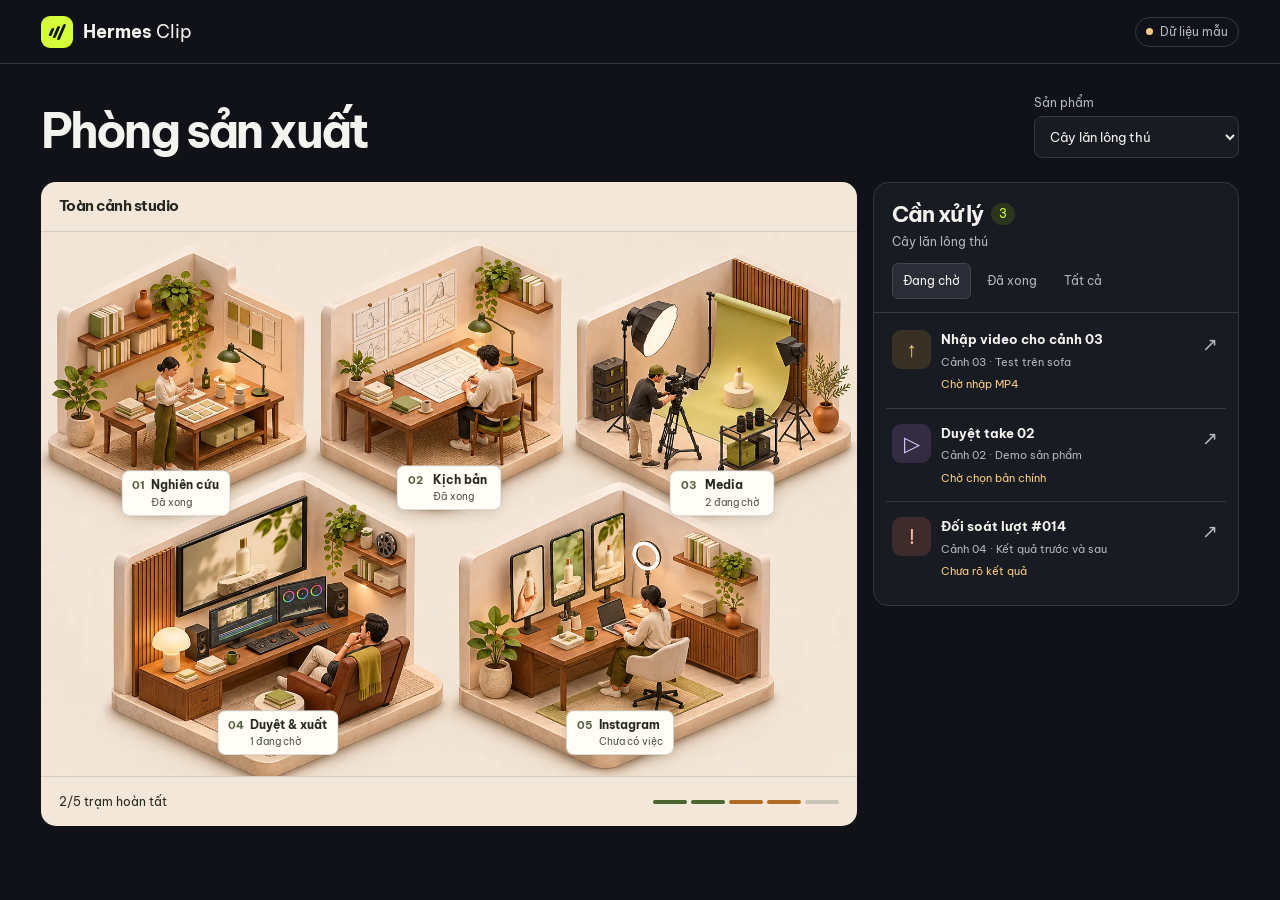
==== index.html @ 71472560 "Build standalone Hermes Clip production studio prototype" ====
<!doctype html>
<html lang="vi">
<head>
  <meta charset="utf-8">
  <meta name="viewport" content="width=device-width, initial-scale=1">
  <meta name="theme-color" content="#111217">
  <title>Phòng sản xuất · Hermes Clip</title>
  <link rel="icon" href="data:,">
  <link rel="stylesheet" href="styles.css">
  <script src="studio.js" defer></script>
</head>
<body>
  <header class="topbar">
    <div class="brand" aria-label="Hermes Clip">
      <span class="brand-mark" aria-hidden="true"><i></i><i></i><i></i></span>
      <span>Hermes<span class="brand-clip"> Clip</span></span>
    </div>
    <span class="environment"><span aria-hidden="true"></span>Dữ liệu mẫu</span>
  </header>
  <main>
    <div class="page-heading">
      <h1>Phòng sản xuất</h1>
      <label class="product-control" for="product">
        <span>Sản phẩm</span>
        <select id="product"></select>
      </label>
    </div>
    <div class="workspace">
      <section class="studio" aria-labelledby="studio-title">
        <header class="studio-header">
          <h2 id="studio-title">Toàn cảnh studio</h2>
          <span id="studio-controls"></span>
        </header>
        <div class="studio-map">
          <img src="assets/studio.webp" width="1536" height="1024" alt="">
          <div id="stations" class="stations" role="group" aria-label="Các trạm sản xuất"></div>
        </div>
        <footer class="studio-footer" aria-label="Tiến độ sản phẩm">
          <span id="progress-summary"></span>
          <div id="progress-steps" class="progress-steps" aria-hidden="true"></div>
        </footer>
      </section>
      <section class="work-panel" aria-labelledby="work-title">
        <header class="work-header">
          <div class="work-heading">
            <h2 id="work-title">Cần xử lý</h2>
            <span id="pending-count" class="count"></span>
          </div>
          <p id="work-scope"></p>
        </header>
        <div id="filters" class="filters" role="group" aria-label="Lọc trạng thái"></div>
        <div id="tasks" class="tasks"></div>
      </section>
    </div>
    <p id="feedback" class="sr-only" role="status"></p>
  </main>
  <dialog id="detail" aria-labelledby="detail-title">
    <div class="detail-content">
      <header class="detail-heading">
        <div>
          <p id="detail-type"></p>
          <h2 id="detail-title" tabindex="-1"></h2>
        </div>
        <form method="dialog" novalidate>
          <button type="submit" class="close-button" aria-label="Đóng">×</button>
        </form>
      </header>
      <div id="detail-body"></div>
    </div>
  </dialog>
</body>
</html>
---- styles.css ----
@font-face {
  font-family: "Be Vietnam Pro";
  src: url("assets/be-vietnam-pro.woff") format("woff");
  font-weight: 400;
  font-display: swap;
}
@font-face {
  font-family: "Be Vietnam Pro";
  src: url("assets/be-vietnam-pro-bold.woff") format("woff");
  font-weight: 600 800;
  font-display: swap;
}
:root {
  color-scheme: dark;
  --page: #111217;
  --panel: #191b22;
  --line: #343640;
  --ink: #f4f3ef;
  --muted: #b4b5c0;
  --accent: #d4ff3a;
  --studio: #f2e7d9;
  --studio-ink: #252720;
  --amber: #f6cc84;
  --green: #9ae1b1;
  --violet: #d9c8fc;
  --font-body: "Be Vietnam Pro", "Segoe UI", sans-serif;
  --font-title: var(--font-body);
  background: var(--page);
  color: var(--ink);
  font: 14px/1.5 var(--font-body);
}
*, *::before, *::after { box-sizing: border-box; }
body, h1, h2, p { margin: 0; }
button, select, input { font: inherit; }
button, select { cursor: pointer; }
button:focus-visible, select:focus-visible, input:focus-visible, video:focus-visible {
  outline: 2px solid var(--accent);
  outline-offset: 3px;
}
[hidden] { display: none !important; }
.sr-only {
  position: absolute;
  width: 1px;
  height: 1px;
  overflow: hidden;
  clip-path: inset(50%);
  white-space: nowrap;
}
.topbar {
  min-height: 64px;
  padding: 12px clamp(18px, 3.2vw, 56px);
  border-bottom: 1px solid var(--line);
  display: flex;
  align-items: center;
  justify-content: space-between;
  gap: 12px;
}
.brand { display: inline-flex; align-items: center; gap: 10px; font: 700 18px/1 var(--font-title); }
.brand-clip { font-weight: 400; }
.brand-mark {
  display: inline-flex;
  align-items: center;
  justify-content: center;
  gap: 2px;
  width: 32px;
  height: 32px;
  border-radius: 9px;
  background: var(--accent);
}
.brand-mark i { width: 3px; height: 12px; border-radius: 2px; background: var(--page); transform: skewX(-23deg); }
.brand-mark i:nth-child(1) { height: 8px; }
.brand-mark i:nth-child(3) { height: 16px; }
.environment {
  display: inline-flex;
  align-items: center;
  gap: 7px;
  border: 1px solid var(--line);
  border-radius: 99px;
  padding: 5px 10px;
  color: var(--muted);
  font-size: 12px;
  white-space: nowrap;
}
.environment span { width: 7px; height: 7px; border-radius: 50%; background: var(--amber); }
main { width: min(100%, 1740px); margin: auto; padding: 30px clamp(18px, 3.2vw, 56px) 32px; }
.page-heading { display: flex; justify-content: space-between; align-items: end; gap: 18px; margin-bottom: 24px; }
h1 { font: 650 clamp(30px, 3.65vw, 57px)/1.13 var(--font-title); letter-spacing: -.061em; }
.product-control { display: grid; gap: 4px; color: var(--muted); font-size: 12px; min-width: 205px; }
select {
  min-height: 42px;
  padding: 8px 28px 8px 11px;
  border: 1px solid var(--line);
  border-radius: 8px;
  background: var(--panel);
  color: var(--ink);
  font-size: 13px;
}
.workspace { display: grid; grid-template-columns: minmax(0, 2.23fr) minmax(314px, 1fr); gap: 16px; align-items: start; }
.studio, .work-panel { border-radius: 15px; overflow: hidden; }
.studio { background: var(--studio); color: var(--studio-ink); }
.studio-header, .studio-footer { min-height: 50px; display: flex; align-items: center; justify-content: space-between; gap: 8px; padding: 7px 18px; }
.studio-header { border-bottom: 1px solid #25272020; }
.studio-header h2 { font: 650 15px/1.25 var(--font-title); letter-spacing: -.035em; }
.studio-footer { border-top: 1px solid #25272020; font-size: 12px; }
.plain-button {
  min-height: 35px;
  padding: 4px 8px;
  color: inherit;
  background: transparent;
  border: 1px solid #25272050;
  border-radius: 7px;
}
.studio button:focus-visible { outline-color: #283700; }
.studio-map { position: relative; isolation: isolate; }
.studio-map img { width: 100%; height: auto; display: block; }
.station {
  position: absolute;
  left: var(--x);
  top: var(--y);
  transform: translate(-50%, -50%);
  min-height: 42px;
  min-width: 105px;
  display: grid;
  grid-template-columns: auto auto;
  grid-template-rows: auto auto;
  align-content: center;
  column-gap: 6px;
  border: 1px solid #2f342a34;
  border-radius: 8px;
  color: var(--studio-ink);
  background: #fffdf6;
  padding: 5px 10px;
  text-align: left;
  box-shadow: 0 3px 13px #35302020;
  white-space: nowrap;
}
.station:hover { border-color: #536538; }
.station[aria-pressed="true"] { background: #e9ffc0; border-color: #4b6920; box-shadow: 0 0 0 2px #587d2c35; }
.station-name { font-weight: 700; font-size: 12px; }
.station-index { font: 700 11px/1.7 var(--font-title); color: #576043; }
.station-status { grid-column: 2; font-size: 10px; color: #4d5344; }
.progress-steps { display: flex; gap: 4px; }
.progress-steps span { width: clamp(13px, 3vw, 34px); height: 4px; background: #cbc5b9; border-radius: 3px; }
.progress-steps .complete { background: #4b652e; }
.progress-steps .active { background: #b26b23; }
.work-panel { background: var(--panel); border: 1px solid var(--line); }
.work-header { padding: 18px 18px 12px; }
.work-heading { display: flex; align-items: center; gap: 8px; }
.work-heading h2, .detail-heading h2 { font: 650 22px/1.2 var(--font-title); letter-spacing: -.045em; }
.count { min-width: 24px; text-align: center; border-radius: 99px; padding: 2px 6px; color: var(--accent); background: #2c361e; font-size: 12px; }
.work-header p { margin-top: 6px; color: var(--muted); font-size: 12px; }
.filters { display: flex; gap: 5px; padding: 0 18px 13px; border-bottom: 1px solid var(--line); }
.filters button { min-height: 36px; padding: 3px 10px; border-radius: 6px; border: 1px solid transparent; background: transparent; color: var(--muted); font-size: 12px; }
.filters button:hover { color: var(--ink); }
.filters button[aria-pressed="true"] { color: var(--ink); background: #2a2d36; border-color: #444752; }
.tasks { display: grid; padding: 2px 12px 10px; }
.task {
  display: grid;
  grid-template-columns: 39px minmax(0, 1fr) 18px;
  align-items: start;
  gap: 10px;
  padding: 15px 6px;
  text-align: left;
  border: 0;
  border-bottom: 1px solid var(--line);
  background: transparent;
  color: var(--ink);
  width: 100%;
}
.task:last-child { border-bottom: 0; }
.task:hover { background: #23252f; border-radius: 6px; }
.task:focus-visible { outline-offset: -2px; border-radius: 6px; }
.task-icon { display: grid; place-items: center; width: 39px; height: 39px; border-radius: 9px; font-size: 21px; line-height: 1; }
.task-icon[data-tone="media"] { color: var(--amber); background: #393126; }
.task-icon[data-tone="review"] { color: var(--violet); background: #332c42; }
.task-icon[data-tone="job"] { color: #ffb6a0; background: #3e2b2b; }
.task-icon[data-tone="record"] { color: var(--green); background: #263930; }
.task-title, .task-context, .task-status { display: block; overflow-wrap: anywhere; }
.task-title { font-weight: 700; font-size: 13px; }
.task-context { margin-top: 4px; color: var(--muted); font-size: 11px; }
.task-status { margin-top: 6px; color: var(--amber); font-size: 11px; }
.task[data-done="true"] .task-status { color: var(--green); }
.task-arrow { color: var(--muted); font-size: 19px; line-height: 1.5; }
.empty { margin: 20px 6px; color: var(--muted); font-size: 13px; }
dialog {
  width: min(500px, calc(100% - 24px));
  max-height: calc(100% - 24px);
  border-radius: 15px;
  border: 1px solid #505360;
  padding: 0;
  background: var(--panel);
  color: var(--ink);
  box-shadow: 0 24px 90px #0009;
}
dialog::backdrop { background: #090a0dc0; }
.detail-content { padding: 20px; }
.detail-heading { display: flex; align-items: start; justify-content: space-between; gap: 14px; margin-bottom: 14px; }
.detail-heading p { color: var(--muted); font-size: 12px; margin-bottom: 4px; }
.close-button { width: 42px; height: 42px; border-radius: 8px; border: 1px solid var(--line); background: transparent; color: var(--ink); font-size: 24px; line-height: 1; }
.detail-context, .detail-note { color: var(--muted); font-size: 13px; }
.detail-note { margin: 12px 0; }
.detail-error { color: #ffb6a0; margin-top: 8px; }
.file-input { display: block; width: 100%; margin-top: 10px; color: var(--ink); }
.file-input::file-selector-button, .primary-button { padding: 8px 12px; border: 1px solid transparent; border-radius: 7px; color: var(--page); background: var(--accent); font-weight: 700; cursor: pointer; }
.file-input::file-selector-button { margin-right: 9px; }
.primary-button { display: inline-block; min-height: 42px; margin-top: 12px; }
.preview { display: block; width: 100%; aspect-ratio: 16 / 9; max-height: 42vh; margin-top: 12px; border-radius: 8px; background: var(--page); }
.timeline { padding-left: 20px; display: grid; gap: 8px; }
.timeline time { display: inline-block; min-width: 55px; color: var(--muted); font-variant-numeric: tabular-nums; }
@media (max-width: 1020px) {
  .workspace { grid-template-columns: minmax(0, 1.7fr) minmax(284px, 1fr); }
  .station { padding-inline: 6px; min-width: 88px; }
  .station-name { font-size: 11px; }
}
@media (max-width: 760px) {
  main { padding-top: 19px; }
  .page-heading { align-items: stretch; flex-direction: column; gap: 13px; margin-bottom: 16px; }
  .product-control { min-width: 0; }
  .workspace { grid-template-columns: minmax(0, 1fr); }
  .stations { position: static; padding: 8px 12px 12px; display: flex; flex-wrap: wrap; gap: 6px; }
  .station { position: static; transform: none; flex: 1 1 auto; min-height: 44px; box-shadow: none; }
  .studio-header, .studio-footer { padding-inline: 12px; }
}
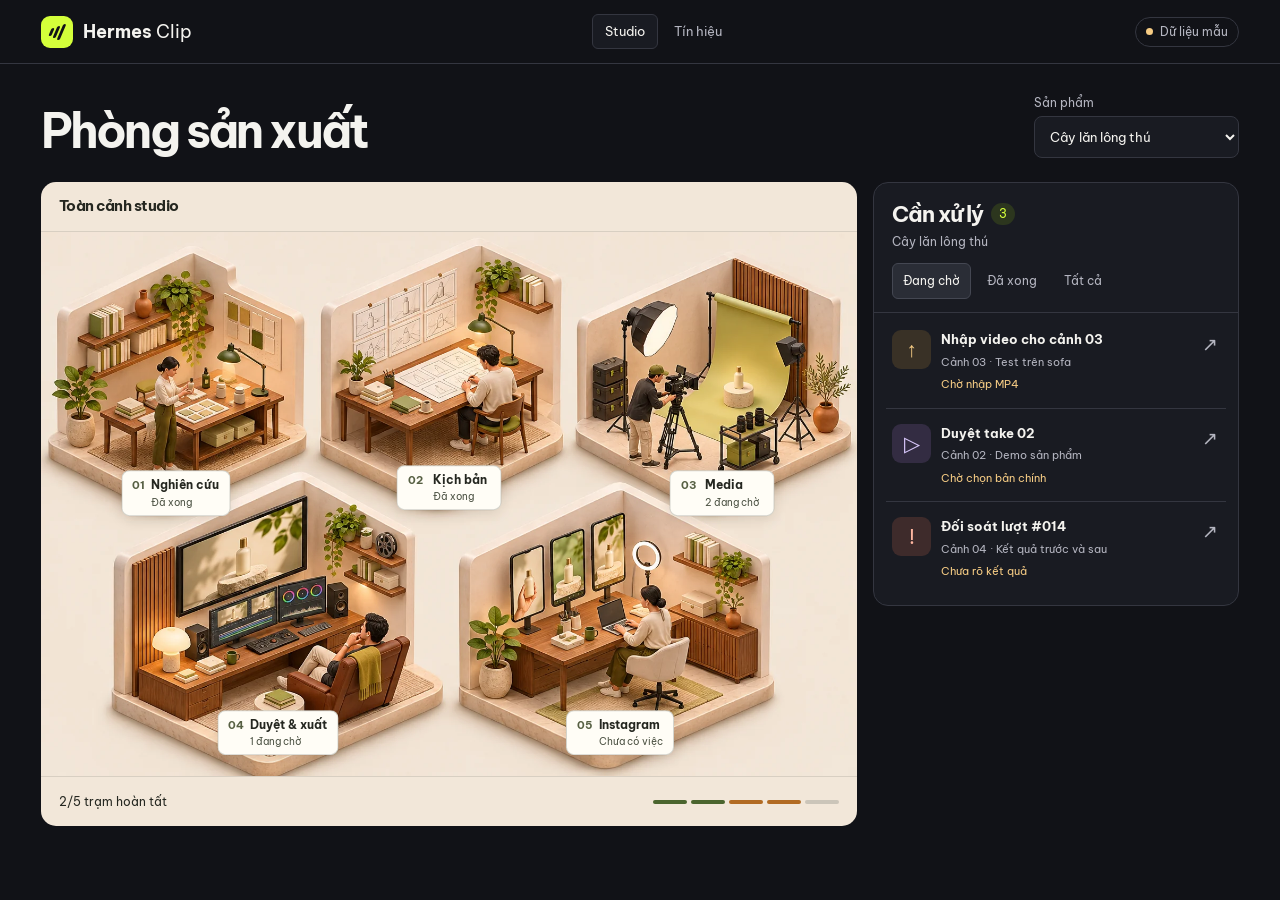
==== commit 5aa18333: "Add event-driven Tín hiệu production simulation" ====
--- a/index.html
+++ b/index.html
@@ -15,6 +15,10 @@
       <span class="brand-mark" aria-hidden="true"><i></i><i></i><i></i></span>
       <span>Hermes<span class="brand-clip"> Clip</span></span>
     </div>
+    <nav class="view-nav" aria-label="Màn hình">
+      <a href="index.html" aria-current="page">Studio</a>
+      <a href="signals.html">Tín hiệu</a>
+    </nav>
     <span class="environment"><span aria-hidden="true"></span>Dữ liệu mẫu</span>
   </header>
   <main>
--- a/styles.css
+++ b/styles.css
@@ -221,3 +221,21 @@
   .station { position: static; transform: none; flex: 1 1 auto; min-height: 44px; box-shadow: none; }
   .studio-header, .studio-footer { padding-inline: 12px; }
 }
+
+.view-nav { display: flex; align-items: center; gap: 3px; }
+.view-nav a {
+  padding: 7px 12px;
+  border: 1px solid transparent;
+  border-radius: 6px;
+  color: var(--muted);
+  font-size: 13px;
+  text-decoration: none;
+  white-space: nowrap;
+}
+.view-nav a:hover { color: var(--ink); }
+.view-nav a[aria-current="page"] { color: var(--ink); background: var(--panel); border-color: var(--line); }
+.view-nav a:focus-visible { outline: 2px solid var(--accent); outline-offset: 2px; }
+@media (max-width: 540px) {
+  .topbar:has(.view-nav) { display: grid; grid-template-columns: 1fr auto; }
+  .topbar .view-nav { grid-row: 2; grid-column: 1 / -1; }
+}
